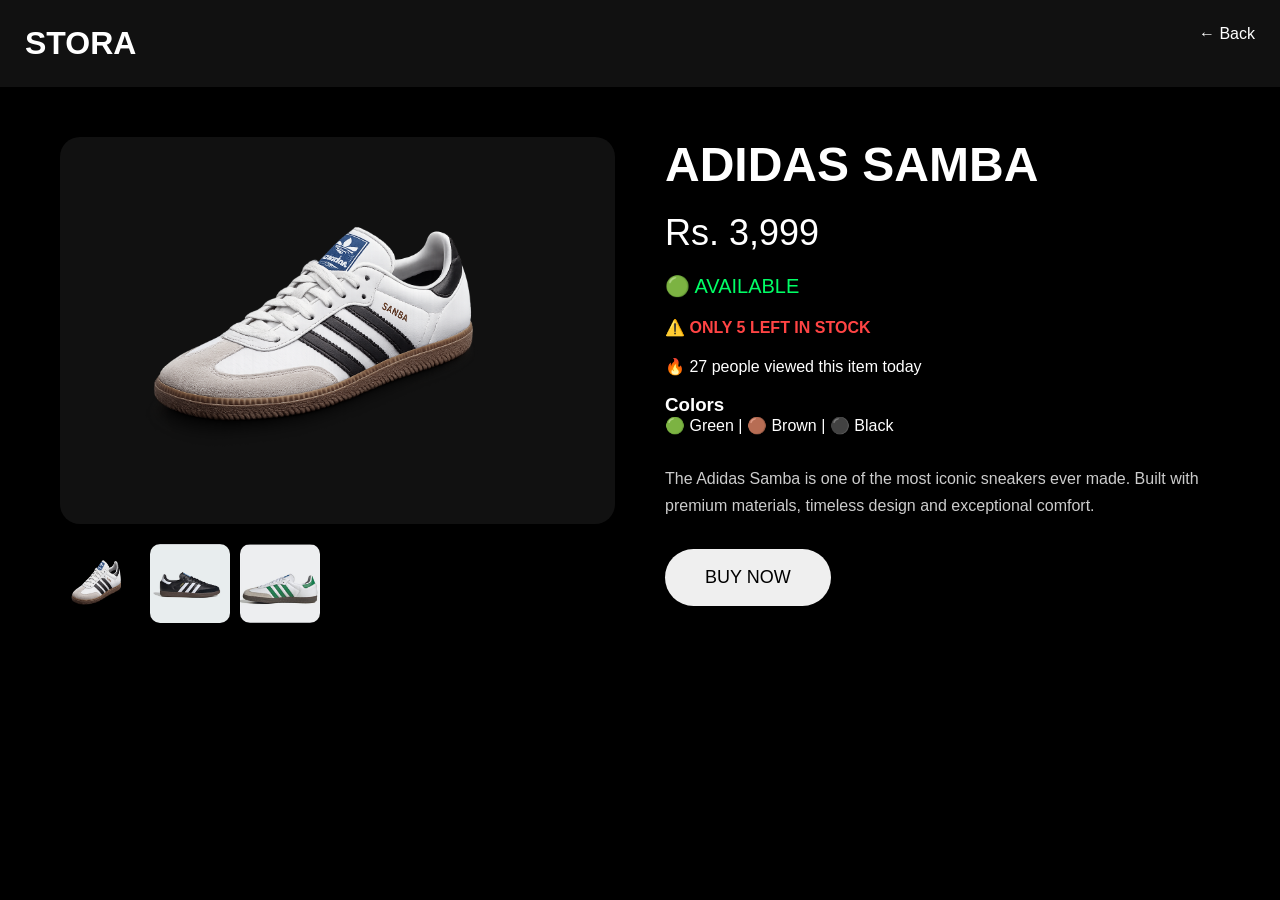
==== product.html @ 037dfd20 "Update product.html" ====
<!DOCTYPE html>
<html lang="en">
<head>
<meta charset="UTF-8">
<meta name="viewport" content="width=device-width, initial-scale=1.0">
<title>ADIDAS SAMBA | STORA</title>

<style>
*{
    margin:0;
    padding:0;
    box-sizing:border-box;
    font-family:Arial,sans-serif;
}

body{
    background:#000;
    color:#fff;
}

nav{
    background:#111;
    padding:25px;
    display:flex;
    justify-content:space-between;
}

.logo{
    font-size:32px;
    font-weight:bold;
}

nav a{
    color:white;
    text-decoration:none;
}

.container{
    max-width:1200px;
    margin:auto;
    padding:50px 20px;
    display:flex;
    flex-wrap:wrap;
    gap:50px;
}

.gallery{
    flex:1;
}

.main-img{
    background:#111;
    padding:20px;
    border-radius:20px;
}

.main-img img{
    width:100%;
}

.thumbs{
    margin-top:20px;
    display:flex;
    gap:10px;
}

.thumbs img{
    width:80px;
    cursor:pointer;
    border-radius:10px;
}

.info{
    flex:1;
}

.info h1{
    font-size:48px;
}

.price{
    font-size:36px;
    margin:20px 0;
}

.stock{
    color:#00ff66;
    font-size:20px;
}

.warning{
    color:#ff4444;
    font-weight:bold;
    margin:20px 0;
}

.bio{
    margin:30px 0;
    color:#ccc;
    line-height:1.7;
}

.buy{
    padding:18px 40px;
    border:none;
    border-radius:40px;
    font-size:18px;
    cursor:pointer;
}
</style>
</head>

<body>

<nav>
    <div class="logo">STORA</div>
    <a href="index.html">← Back</a>
</nav>

<div class="container">

    <div class="gallery">

        <div class="main-img">
            <img
            id="mainImage"
            src="ChatGPT Image Jul 4, 2026 at 06_11_16 PM.png">
        </div>

        <div class="thumbs">

    <img
    src="ChatGPT Image Jul 4, 2026 at 06_11_16 PM.png"
    onclick="changeImage('ChatGPT Image Jul 4, 2026 at 06_11_16 PM.png')">

    <img
    src="IMG_3817.jpeg"
    onclick="changeImage('IMG_3817.jpeg')">

    <img
    src="IMG_3819.jpeg"
    onclick="changeImage('IMG_3819.jpeg')">

</div>

    </div>

    <div class="info">

        <h1>ADIDAS SAMBA</h1>

        <div class="price">
            Rs. 3,999
        </div>

        <div class="stock">
            🟢 AVAILABLE
        </div>

        <div class="warning">
            ⚠️ ONLY 5 LEFT IN STOCK
        </div>

        <p>
            🔥 27 people viewed this item today
        </p>

        <br>

        <h3>Colors</h3>

        <p>
            🟢 Green |
            🟤 Brown |
            ⚫ Black
        </p>

        <div class="bio">
            The Adidas Samba is one of the most iconic sneakers ever made.
            Built with premium materials, timeless design and exceptional comfort.
        </div>

        <button
    class="buy"
    onclick="window.open('https://docs.google.com/forms/d/e/1FAIpQLSdvPwcTD-8tuPvmD20ed_vRcPSB_yZlay8YVn5BGkYgROQjFw/viewform','_blank')">

    BUY NOW

</button>

    </div>

</div>

</body>
</html>
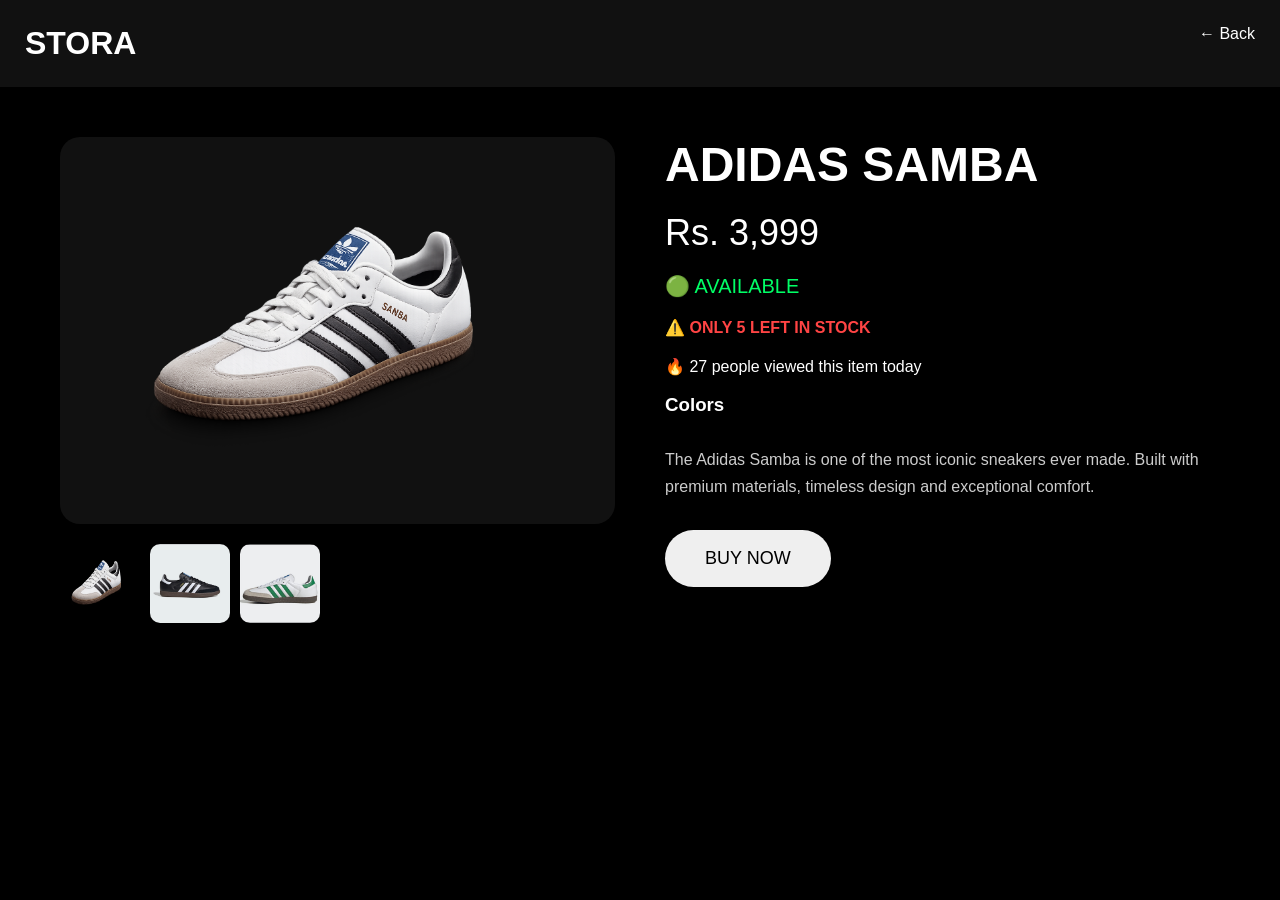
==== commit 98a7f85d: "Update product.html" ====
--- a/product.html
+++ b/product.html
@@ -169,11 +169,18 @@
 
         <h3>Colors</h3>
 
-        <p>
-            🟢 Green |
-            🟤 Brown |
-            ⚫ Black
-        </p>
+<div class="colors">
+
+    <span class="green"
+    onclick="changeImage('IMG_3819.jpeg')"></span>
+
+    <span class="black"
+    onclick="changeImage('IMG_3817.jpeg')"></span>
+
+    <span class="brown"
+    onclick="changeImage('ChatGPT Image Jul 4, 2026 at 06_11_16 PM.png')"></span>
+
+</div>
 
         <div class="bio">
             The Adidas Samba is one of the most iconic sneakers ever made.
@@ -191,6 +198,14 @@
     </div>
 
 </div>
-
+<script>
+
+function changeImage(image){
+
+    document.getElementById("mainImage").src = image;
+
+}
+
+</script>
 </body>
 </html>
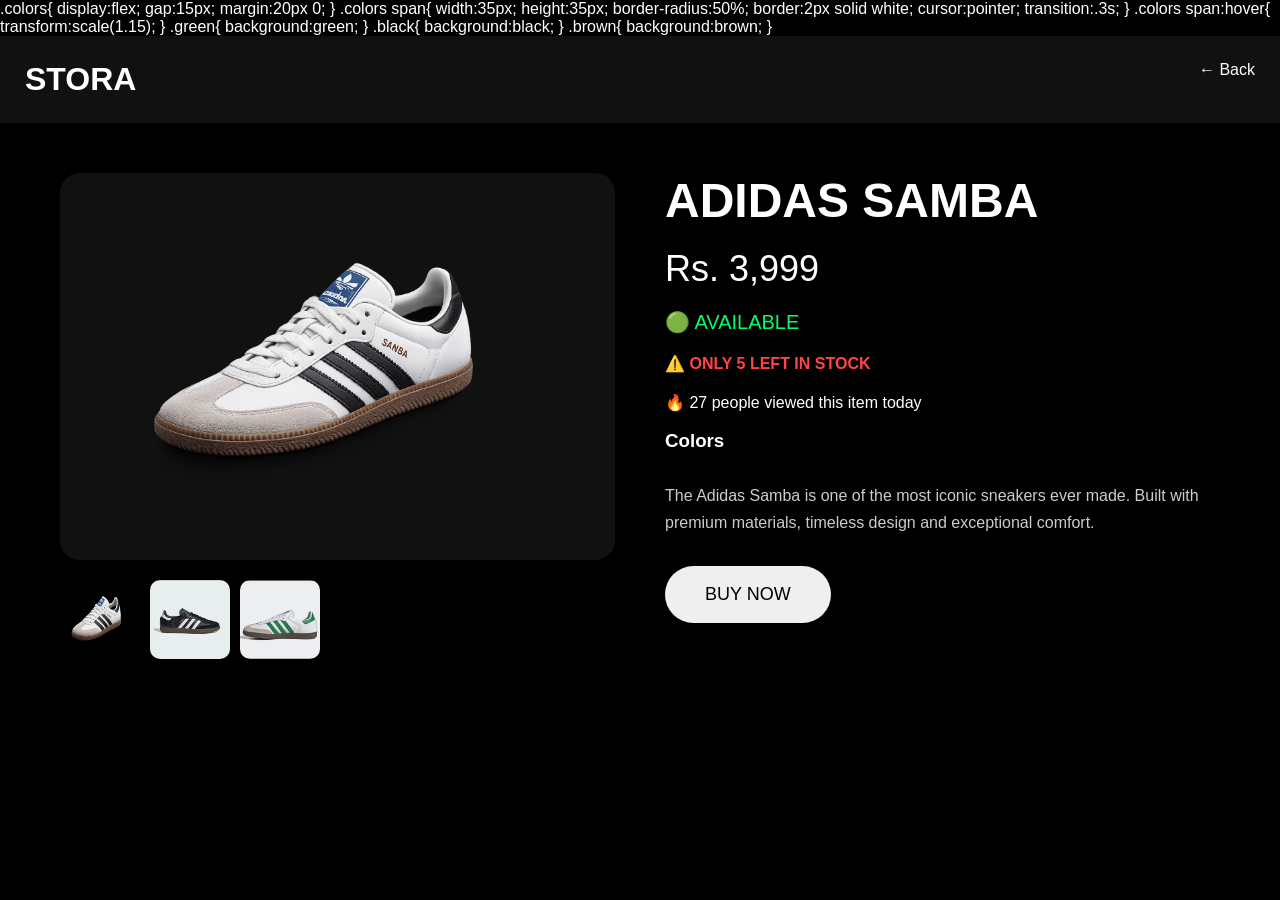
==== commit e49653db: "Update product.html" ====
--- a/product.html
+++ b/product.html
@@ -4,7 +4,36 @@
 <meta charset="UTF-8">
 <meta name="viewport" content="width=device-width, initial-scale=1.0">
 <title>ADIDAS SAMBA | STORA</title>
-
+.colors{
+    display:flex;
+    gap:15px;
+    margin:20px 0;
+}
+
+.colors span{
+    width:35px;
+    height:35px;
+    border-radius:50%;
+    border:2px solid white;
+    cursor:pointer;
+    transition:.3s;
+}
+
+.colors span:hover{
+    transform:scale(1.15);
+}
+
+.green{
+    background:green;
+}
+
+.black{
+    background:black;
+}
+
+.brown{
+    background:brown;
+}
 <style>
 *{
     margin:0;
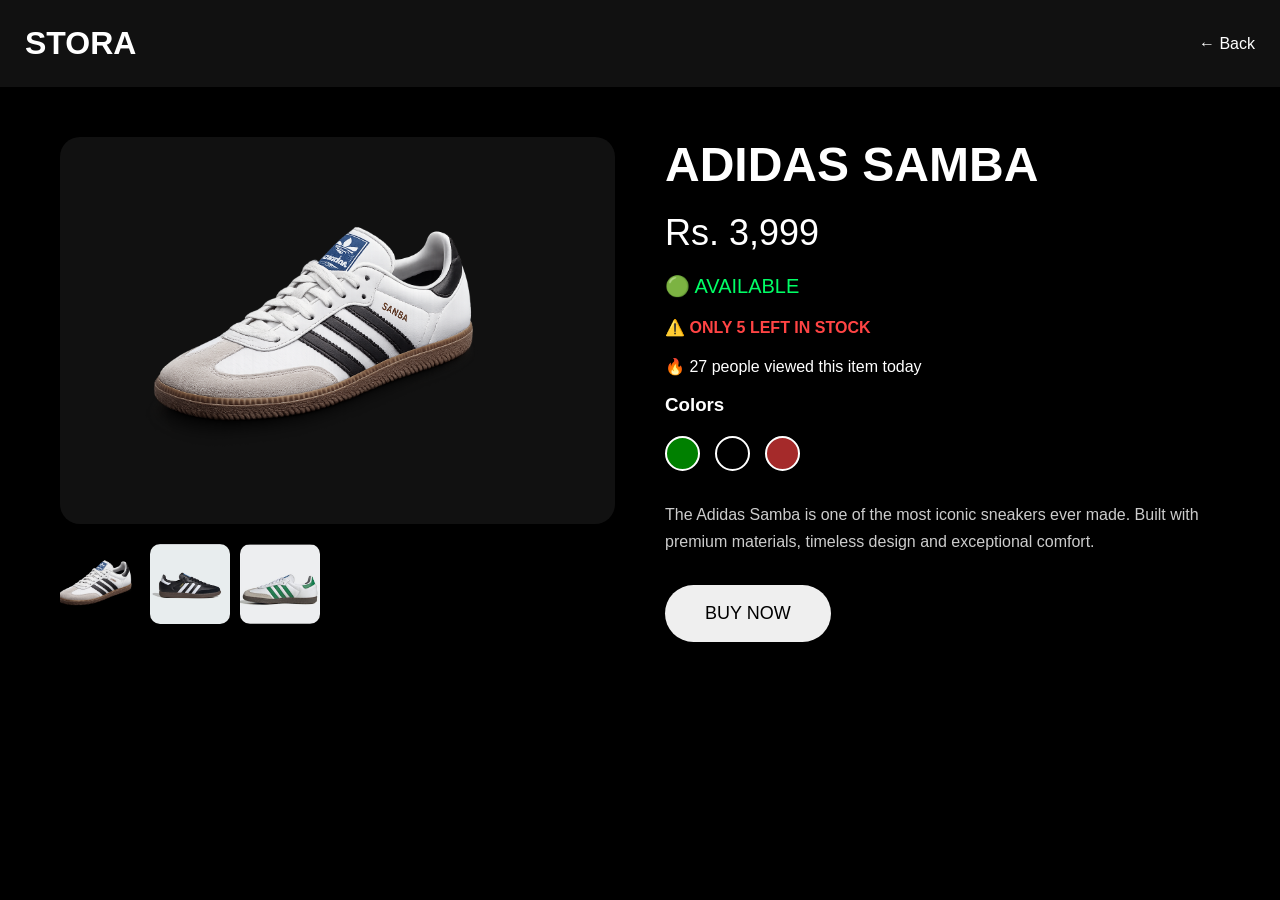
==== commit a2d071fc: "Update product.html" ====
--- a/product.html
+++ b/product.html
@@ -1,9 +1,132 @@
 <!DOCTYPE html>
 <html lang="en">
 <head>
+
 <meta charset="UTF-8">
 <meta name="viewport" content="width=device-width, initial-scale=1.0">
+
 <title>ADIDAS SAMBA | STORA</title>
+
+<style>
+
+*{
+    margin:0;
+    padding:0;
+    box-sizing:border-box;
+    font-family:Arial,sans-serif;
+}
+
+body{
+    background:#000;
+    color:#fff;
+}
+
+nav{
+    background:#111;
+    padding:25px;
+    display:flex;
+    justify-content:space-between;
+    align-items:center;
+}
+
+.logo{
+    font-size:32px;
+    font-weight:bold;
+}
+
+nav a{
+    color:white;
+    text-decoration:none;
+}
+
+.container{
+    max-width:1200px;
+    margin:auto;
+    padding:50px 20px;
+    display:flex;
+    flex-wrap:wrap;
+    gap:50px;
+}
+
+.gallery{
+    flex:1;
+}
+
+.main-img{
+    background:#111;
+    padding:20px;
+    border-radius:20px;
+}
+
+.main-img img{
+    width:100%;
+    border-radius:15px;
+}
+
+.thumbs{
+    margin-top:20px;
+    display:flex;
+    gap:10px;
+}
+
+.thumbs img{
+    width:80px;
+    height:80px;
+    object-fit:cover;
+    cursor:pointer;
+    border-radius:10px;
+    transition:.3s;
+}
+
+.thumbs img:hover{
+    transform:scale(1.08);
+}
+
+.info{
+    flex:1;
+}
+
+.info h1{
+    font-size:48px;
+}
+
+.price{
+    font-size:36px;
+    margin:20px 0;
+}
+
+.stock{
+    color:#00ff66;
+    font-size:20px;
+}
+
+.warning{
+    color:#ff4444;
+    font-weight:bold;
+    margin:20px 0;
+}
+
+.bio{
+    margin:30px 0;
+    color:#ccc;
+    line-height:1.7;
+}
+
+.buy{
+    padding:18px 40px;
+    border:none;
+    border-radius:40px;
+    font-size:18px;
+    cursor:pointer;
+    transition:.3s;
+}
+
+.buy:hover{
+    transform:scale(1.05);
+}
+
+/* COLOR BUTTONS */
+
 .colors{
     display:flex;
     gap:15px;
@@ -17,6 +140,7 @@
     border:2px solid white;
     cursor:pointer;
     transition:.3s;
+    display:inline-block;
 }
 
 .colors span:hover{
@@ -34,207 +158,126 @@
 .brown{
     background:brown;
 }
-<style>
-*{
-    margin:0;
-    padding:0;
-    box-sizing:border-box;
-    font-family:Arial,sans-serif;
-}
-
-body{
-    background:#000;
-    color:#fff;
-}
-
-nav{
-    background:#111;
-    padding:25px;
-    display:flex;
-    justify-content:space-between;
-}
-
-.logo{
-    font-size:32px;
-    font-weight:bold;
-}
-
-nav a{
-    color:white;
-    text-decoration:none;
-}
-
-.container{
-    max-width:1200px;
-    margin:auto;
-    padding:50px 20px;
-    display:flex;
-    flex-wrap:wrap;
-    gap:50px;
-}
-
-.gallery{
-    flex:1;
-}
-
-.main-img{
-    background:#111;
-    padding:20px;
-    border-radius:20px;
-}
-
-.main-img img{
-    width:100%;
-}
-
-.thumbs{
-    margin-top:20px;
-    display:flex;
-    gap:10px;
-}
-
-.thumbs img{
-    width:80px;
-    cursor:pointer;
-    border-radius:10px;
-}
-
-.info{
-    flex:1;
-}
-
-.info h1{
-    font-size:48px;
-}
-
-.price{
-    font-size:36px;
-    margin:20px 0;
-}
-
-.stock{
-    color:#00ff66;
-    font-size:20px;
-}
-
-.warning{
-    color:#ff4444;
-    font-weight:bold;
-    margin:20px 0;
-}
-
-.bio{
-    margin:30px 0;
-    color:#ccc;
-    line-height:1.7;
-}
-
-.buy{
-    padding:18px 40px;
-    border:none;
-    border-radius:40px;
-    font-size:18px;
-    cursor:pointer;
-}
+
 </style>
+
 </head>
 
 <body>
 
 <nav>
-    <div class="logo">STORA</div>
-    <a href="index.html">← Back</a>
+
+<div class="logo">
+STORA
+</div>
+
+<a href="index.html">
+← Back
+</a>
+
 </nav>
 
 <div class="container">
 
-    <div class="gallery">
-
-        <div class="main-img">
-            <img
-            id="mainImage"
-            src="ChatGPT Image Jul 4, 2026 at 06_11_16 PM.png">
-        </div>
-
-        <div class="thumbs">
-
-    <img
-    src="ChatGPT Image Jul 4, 2026 at 06_11_16 PM.png"
-    onclick="changeImage('ChatGPT Image Jul 4, 2026 at 06_11_16 PM.png')">
-
-    <img
-    src="IMG_3817.jpeg"
-    onclick="changeImage('IMG_3817.jpeg')">
-
-    <img
-    src="IMG_3819.jpeg"
-    onclick="changeImage('IMG_3819.jpeg')">
-
-</div>
-
-    </div>
-
-    <div class="info">
-
-        <h1>ADIDAS SAMBA</h1>
-
-        <div class="price">
-            Rs. 3,999
-        </div>
-
-        <div class="stock">
-            🟢 AVAILABLE
-        </div>
-
-        <div class="warning">
-            ⚠️ ONLY 5 LEFT IN STOCK
-        </div>
-
-        <p>
-            🔥 27 people viewed this item today
-        </p>
-
-        <br>
-
-        <h3>Colors</h3>
+<div class="gallery">
+
+<div class="main-img">
+
+<img
+id="mainImage"
+src="ChatGPT Image Jul 4, 2026 at 06_11_16 PM.png">
+
+</div>
+
+<div class="thumbs">
+
+<img
+src="ChatGPT Image Jul 4, 2026 at 06_11_16 PM.png"
+onclick="changeImage('ChatGPT Image Jul 4, 2026 at 06_11_16 PM.png')">
+
+<img
+src="IMG_3817.jpeg"
+onclick="changeImage('IMG_3817.jpeg')">
+
+<img
+src="IMG_3819.jpeg"
+onclick="changeImage('IMG_3819.jpeg')">
+
+</div>
+
+</div>
+
+<div class="info">
+
+<h1>ADIDAS SAMBA</h1>
+
+<div class="price">
+Rs. 3,999
+</div>
+
+<div class="stock">
+🟢 AVAILABLE
+</div>
+
+<div class="warning">
+⚠️ ONLY 5 LEFT IN STOCK
+</div>
+
+<p>
+🔥 27 people viewed this item today
+</p>
+
+<br>
+
+<h3>Colors</h3>
 
 <div class="colors">
 
-    <span class="green"
-    onclick="changeImage('IMG_3819.jpeg')"></span>
-
-    <span class="black"
-    onclick="changeImage('IMG_3817.jpeg')"></span>
-
-    <span class="brown"
-    onclick="changeImage('ChatGPT Image Jul 4, 2026 at 06_11_16 PM.png')"></span>
-
-</div>
-
-        <div class="bio">
-            The Adidas Samba is one of the most iconic sneakers ever made.
-            Built with premium materials, timeless design and exceptional comfort.
-        </div>
-
-        <button
-    class="buy"
-    onclick="window.open('https://docs.google.com/forms/d/e/1FAIpQLSdvPwcTD-8tuPvmD20ed_vRcPSB_yZlay8YVn5BGkYgROQjFw/viewform','_blank')">
-
-    BUY NOW
+<span
+class="green"
+onclick="changeImage('IMG_3819.jpeg')">
+</span>
+
+<span
+class="black"
+onclick="changeImage('IMG_3817.jpeg')">
+</span>
+
+<span
+class="brown"
+onclick="changeImage('ChatGPT Image Jul 4, 2026 at 06_11_16 PM.png')">
+</span>
+
+</div>
+
+<div class="bio">
+
+The Adidas Samba is one of the most iconic sneakers ever made.
+Built with premium materials, timeless design and exceptional comfort.
+
+</div>
+
+<button
+class="buy"
+onclick="window.open('https://docs.google.com/forms/d/e/1FAIpQLSdvPwcTD-8tuPvmD20ed_vRcPSB_yZlay8YVn5BGkYgROQjFw/viewform','_blank')">
+
+BUY NOW
 
 </button>
 
-    </div>
-
-</div>
+</div>
+
+</div>
+
 <script>
 
 function changeImage(image){
 
-    document.getElementById("mainImage").src = image;
+document.getElementById("mainImage").src=image;
 
 }
 
 </script>
+
 </body>
 </html>
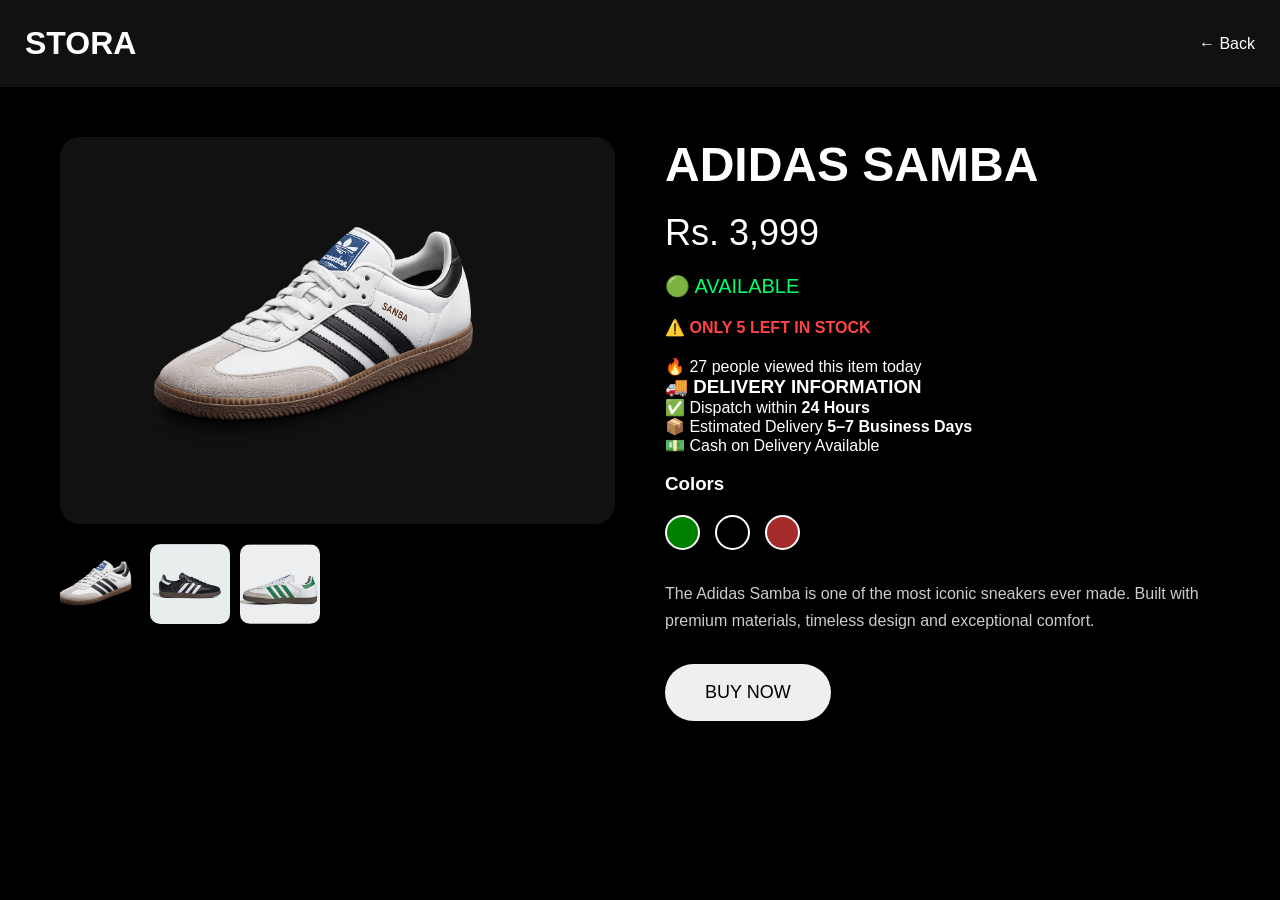
==== commit f0a6ea62: "Update product.html" ====
--- a/product.html
+++ b/product.html
@@ -225,6 +225,17 @@
 
 <p>
 🔥 27 people viewed this item today
+    <div class="delivery-box">
+
+    <h3>🚚 DELIVERY INFORMATION</h3>
+
+    <p>✅ Dispatch within <b>24 Hours</b></p>
+
+    <p>📦 Estimated Delivery <b>5–7 Business Days</b></p>
+
+    <p>💵 Cash on Delivery Available</p>
+
+</div>
 </p>
 
 <br>
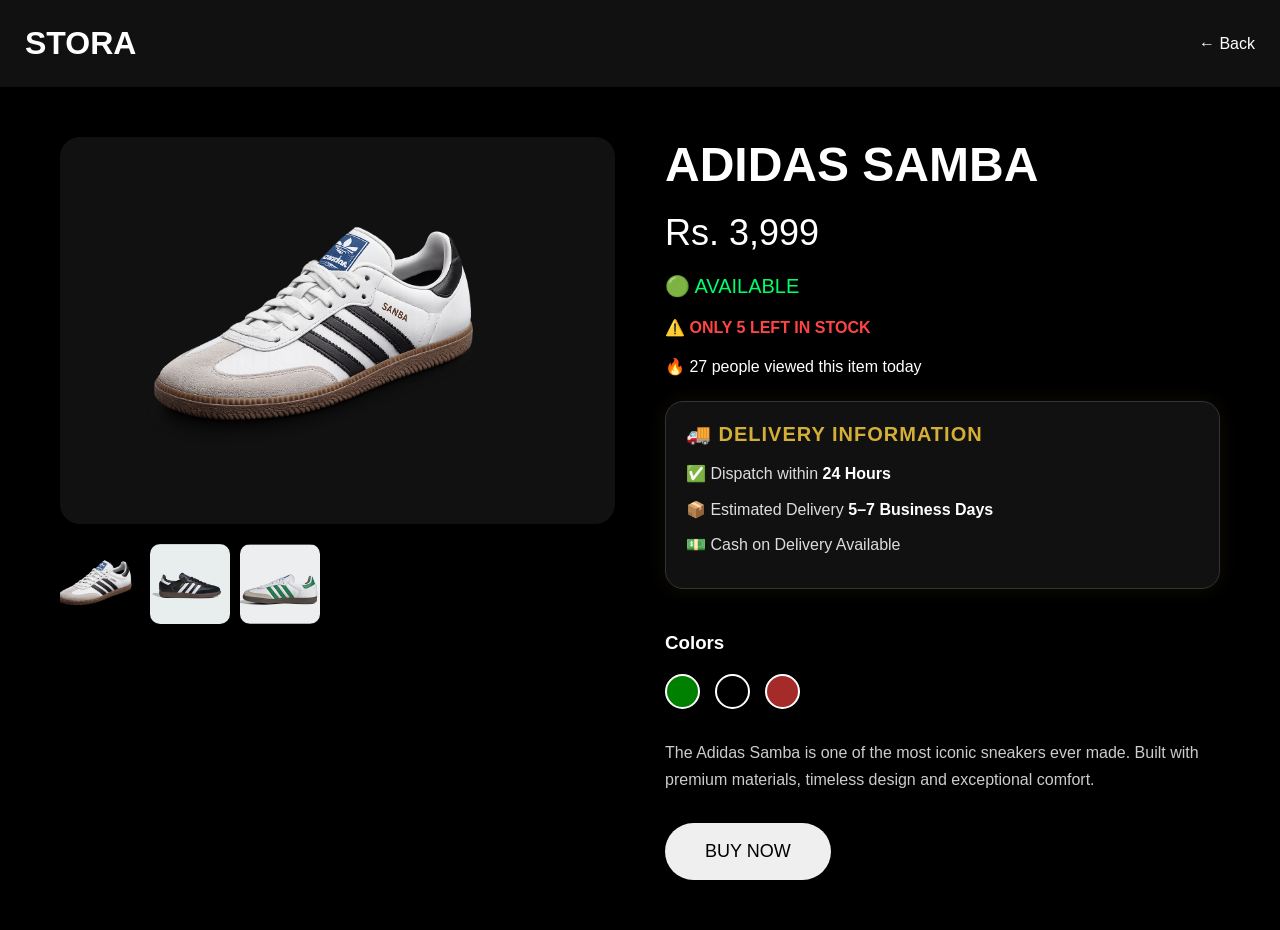
==== commit ddf490d4: "Update product.html" ====
--- a/product.html
+++ b/product.html
@@ -158,7 +158,32 @@
 .brown{
     background:brown;
 }
-
+.delivery-box{
+    margin:25px 0;
+    padding:20px;
+    background:#111;
+    border:1px solid #333;
+    border-radius:18px;
+    box-shadow:0 0 20px rgba(212,175,55,.08);
+}
+
+.delivery-box h3{
+    color:#d4af37;
+    margin-bottom:15px;
+    font-size:20px;
+    letter-spacing:1px;
+}
+
+.delivery-box p{
+    color:#ddd;
+    margin:10px 0;
+    line-height:1.6;
+    font-size:16px;
+}
+
+.delivery-box b{
+    color:#fff;
+}
 </style>
 
 </head>
@@ -225,6 +250,7 @@
 
 <p>
 🔥 27 people viewed this item today
+    </p>
     <div class="delivery-box">
 
     <h3>🚚 DELIVERY INFORMATION</h3>
@@ -236,7 +262,7 @@
     <p>💵 Cash on Delivery Available</p>
 
 </div>
-</p>
+
 
 <br>
 
